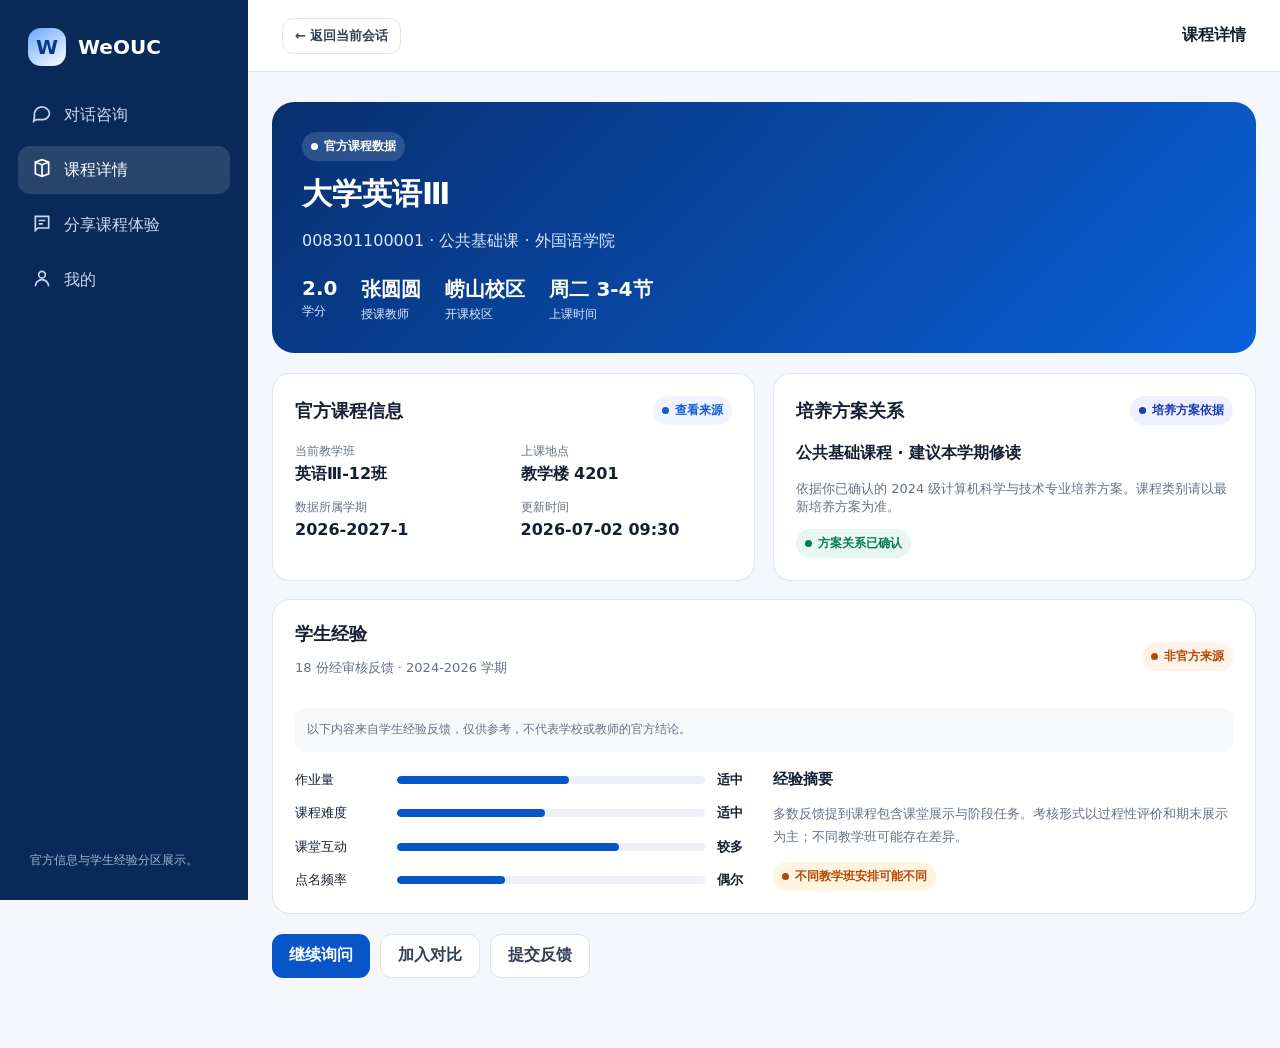
==== frontend/course.html @ 894f5846 "整理项目结构并新增前端原型" ====
<!doctype html><html lang="zh-CN"><head><meta charset="utf-8"><meta name="viewport" content="width=device-width,initial-scale=1"><title>课程详情 · WeOUC</title><link rel="stylesheet" href="assets/css/styles.css"></head><body><div class="app-shell"><aside class="sidebar"><div class="brand"><span class="brand-mark">W</span> WeOUC</div><nav class="nav"><a href="index.html"><span data-icon="chat"></span>对话咨询</a><a class="active" href="course.html"><span data-icon="course"></span>课程详情</a><a href="feedback.html"><span data-icon="feedback"></span>分享课程体验</a><a href="profile.html"><span data-icon="user"></span>我的</a></nav><div class="sidebar-foot">官方信息与学生经验分区展示。</div></aside><main class="main"><header class="topbar"><div style="display:flex;gap:10px;align-items:center"><button class="icon-btn menu-btn" data-icon="menu"></button><a class="btn btn-ghost btn-sm" href="index.html">← 返回当前会话</a></div><span class="topbar-title">课程详情</span></header><div class="content"><section class="detail-hero"><span class="badge">官方课程数据</span><h1 id="courseName">大学英语Ⅲ</h1><p id="courseCode">008301100001 · 公共基础课 · 外国语学院</p><div class="stats"><div class="stat"><strong>2.0</strong><span>学分</span></div><div class="stat"><strong>张圆圆</strong><span>授课教师</span></div><div class="stat"><strong>崂山校区</strong><span>开课校区</span></div><div class="stat"><strong>周二 3-4节</strong><span>上课时间</span></div></div></section><div class="grid grid-2"><section class="card"><div class="card-title"><h2>官方课程信息</h2><button class="badge official" data-source="0">查看来源</button></div><div class="meta-list"><div class="meta-item"><span>当前教学班</span><strong>英语Ⅲ-12班</strong></div><div class="meta-item"><span>上课地点</span><strong>教学楼 4201</strong></div><div class="meta-item"><span>数据所属学期</span><strong>2026-2027-1</strong></div><div class="meta-item"><span>更新时间</span><strong>2026-07-02 09:30</strong></div></div></section><section class="card"><div class="card-title"><h2>培养方案关系</h2><button class="badge rule" data-source="1">培养方案依据</button></div><p><strong>公共基础课程 · 建议本学期修读</strong></p><p class="muted small">依据你已确认的 2024 级计算机科学与技术专业培养方案。课程类别请以最新培养方案为准。</p><span class="badge success">方案关系已确认</span></section><section class="card" style="grid-column:1/-1"><div class="card-title"><div><h2>学生经验</h2><p class="muted small">18 份经审核反馈 · 2024-2026 学期</p></div><button class="badge experience" data-source="2">非官方来源</button></div><div class="privacy-note" style="margin-bottom:18px">以下内容来自学生经验反馈，仅供参考，不代表学校或教师的官方结论。</div><div class="grid grid-2"><div class="experience-bars"><div class="bar-row"><span>作业量</span><div class="bar"><i style="width:56%"></i></div><strong>适中</strong></div><div class="bar-row"><span>课程难度</span><div class="bar"><i style="width:48%"></i></div><strong>适中</strong></div><div class="bar-row"><span>课堂互动</span><div class="bar"><i style="width:72%"></i></div><strong>较多</strong></div><div class="bar-row"><span>点名频率</span><div class="bar"><i style="width:35%"></i></div><strong>偶尔</strong></div></div><div><h3 style="font-size:15px;margin-bottom:10px">经验摘要</h3><p class="muted small" style="line-height:1.8">多数反馈提到课程包含课堂展示与阶段任务。考核形式以过程性评价和期末展示为主；不同教学班可能存在差异。</p><span class="badge risk">不同教学班安排可能不同</span></div></div></section></div><div class="actions" style="margin-top:20px"><a class="btn btn-primary" href="index.html">继续询问</a><button class="btn btn-ghost" onclick="toast('已加入当前会话对比栏')">加入对比</button><a class="btn btn-ghost" href="feedback.html?course=eng3">提交反馈</a></div></div></main></div><nav class="mobile-nav"><a href="index.html"><span data-icon="chat"></span>咨询</a><a class="active" href="course.html"><span data-icon="course"></span>课程</a><a href="feedback.html"><span data-icon="feedback"></span>反馈</a><a href="profile.html"><span data-icon="user"></span>我的</a></nav><div class="drawer-backdrop" id="sourceDrawer"><aside class="drawer"><div class="drawer-head"><h2>依据详情</h2><button class="icon-btn" data-close data-icon="close"></button></div><div data-source-content></div></aside></div><div class="toast"></div><script src="assets/js/data.js"></script><script src="assets/js/common.js"></script><script>const q=new URLSearchParams(location.search),c=WeOUCData.courses.find(x=>x.id===q.get('id'));if(c){document.querySelector('#courseName').textContent=c.name;document.querySelector('#courseCode').textContent=`${c.code} · ${c.type} · ${c.college}`}</script></body></html>
---- frontend/assets/css/styles.css ----
:root{--brand:#0756c9;--brand-dark:#073b88;--brand-soft:#eaf2ff;--ink:#142033;--muted:#667085;--line:#dfe5ee;--surface:#fff;--canvas:#f4f7fb;--success:#087a55;--success-soft:#e7f7f0;--warn:#a85800;--warn-soft:#fff4df;--danger:#b42318;--danger-soft:#fff0ee;--shadow:0 10px 30px rgba(22,43,78,.08);--radius:18px}
*{box-sizing:border-box}html{font-family:Inter,"PingFang SC","Microsoft YaHei",system-ui,sans-serif;color:var(--ink);background:var(--canvas)}body{margin:0;min-height:100vh}button,input,select,textarea{font:inherit}button,a{touch-action:manipulation}button{cursor:pointer}a{color:inherit;text-decoration:none}:focus-visible{outline:3px solid rgba(7,86,201,.28);outline-offset:2px}
.app-shell{display:grid;grid-template-columns:248px minmax(0,1fr);min-height:100vh}.sidebar{position:sticky;top:0;height:100vh;padding:28px 18px;background:#092a58;color:#fff;display:flex;flex-direction:column}.brand{display:flex;align-items:center;gap:12px;font-weight:760;font-size:20px;padding:0 10px 25px}.brand-mark{width:38px;height:38px;border-radius:13px;background:linear-gradient(145deg,#68a7ff,#fff);display:grid;place-items:center;color:#073b88;font-weight:900}.nav{display:grid;gap:7px}.nav a{min-height:48px;padding:12px 14px;border-radius:12px;display:flex;align-items:center;gap:12px;color:#c9d9ee}.nav a:hover,.nav a.active{background:rgba(255,255,255,.12);color:#fff}.nav svg{width:20px;height:20px;stroke:currentColor;fill:none;stroke-width:2}.sidebar-foot{margin-top:auto;padding:16px 12px 2px;color:#9fb5d1;font-size:12px;line-height:1.6}
.main{min-width:0}.topbar{height:72px;background:rgba(255,255,255,.92);border-bottom:1px solid var(--line);display:flex;align-items:center;justify-content:space-between;padding:0 34px;position:sticky;top:0;z-index:20;backdrop-filter:blur(12px)}.topbar-title{font-weight:700}.student-pill{display:flex;align-items:center;gap:10px;padding:8px 12px;border:1px solid var(--line);border-radius:999px;background:#fff;font-size:13px}.avatar{width:30px;height:30px;border-radius:50%;display:grid;place-items:center;background:var(--brand-soft);color:var(--brand);font-weight:700}.content{width:min(1180px,calc(100% - 48px));margin:0 auto;padding:30px 0 70px}.page-head{display:flex;justify-content:space-between;gap:24px;align-items:flex-end;margin-bottom:24px}.page-head h1{font-size:30px;margin:0 0 7px;letter-spacing:-.5px}.page-head p{margin:0;color:var(--muted);line-height:1.6}.eyebrow{font-size:12px;text-transform:uppercase;letter-spacing:1.2px;color:var(--brand);font-weight:760;margin-bottom:8px}.grid{display:grid;gap:18px}.grid-2{grid-template-columns:repeat(2,minmax(0,1fr))}.grid-3{grid-template-columns:repeat(3,minmax(0,1fr))}.card{background:var(--surface);border:1px solid var(--line);border-radius:var(--radius);box-shadow:0 1px 2px rgba(16,24,40,.02);padding:22px}.card h2,.card h3{margin:0}.card-title{display:flex;align-items:center;justify-content:space-between;gap:14px;margin-bottom:18px}.card-title h2{font-size:18px}.muted{color:var(--muted)}.small{font-size:13px}.divider{height:1px;background:var(--line);margin:20px 0}
.btn{border:0;border-radius:11px;min-height:44px;padding:10px 17px;font-weight:650;display:inline-flex;align-items:center;justify-content:center;gap:8px;transition:.18s}.btn svg{width:18px;height:18px;fill:none;stroke:currentColor;stroke-width:2}.btn-primary{background:var(--brand);color:#fff}.btn-primary:hover{background:#0649ad;transform:translateY(-1px)}.btn-secondary{background:var(--brand-soft);color:var(--brand)}.btn-ghost{background:#fff;border:1px solid var(--line);color:#344054}.btn-danger{background:var(--danger-soft);color:var(--danger)}.btn:disabled{opacity:.45;cursor:not-allowed;transform:none}.btn-sm{min-height:36px;padding:7px 12px;font-size:13px}.actions{display:flex;flex-wrap:wrap;gap:10px}.icon-btn{width:42px;height:42px;border-radius:12px;border:1px solid var(--line);background:#fff;display:grid;place-items:center}.icon-btn svg{width:20px;height:20px;fill:none;stroke:currentColor;stroke-width:2}
.badge,.tag{display:inline-flex;align-items:center;gap:6px;border:0;border-radius:999px;font-size:12px;font-weight:650;padding:6px 9px}.badge::before{content:"";width:7px;height:7px;border-radius:50%;background:currentColor}.official{color:#175cd3;background:#eff4ff}.rule{color:#1939b7;background:#eef0ff}.experience{color:#b54708;background:#fff2e8}.suggestion{color:#067647;background:#ecfdf3}.neutral{color:#475467;background:#f2f4f7}.risk{color:#b54708;background:#fff4df}.success{color:#087a55;background:#e7f7f0}.danger{color:#b42318;background:#fff0ee}.tag{background:#f2f4f7;color:#344054;font-weight:550}.tag button{border:0;background:transparent;padding:0;color:inherit}
.field{display:grid;gap:8px}.field label{font-size:13px;font-weight:680}.field input,.field select,.field textarea{width:100%;border:1px solid #cfd7e3;border-radius:11px;background:#fff;padding:11px 12px;min-height:44px;color:var(--ink)}.field textarea{resize:vertical;min-height:98px;line-height:1.6}.field input:focus,.field select:focus,.field textarea:focus{border-color:var(--brand);box-shadow:0 0 0 3px rgba(7,86,201,.1);outline:0}.help{font-size:12px;color:var(--muted);line-height:1.5}.form-section{display:grid;gap:16px}.radio-row,.choice-row{display:flex;flex-wrap:wrap;gap:9px}.choice{position:relative}.choice input{position:absolute;opacity:0;pointer-events:none}.choice span{display:inline-flex;align-items:center;justify-content:center;min-height:40px;padding:8px 13px;border:1px solid var(--line);border-radius:10px;background:#fff;color:#475467}.choice input:checked+span{border-color:var(--brand);background:var(--brand-soft);color:var(--brand);font-weight:650}.checkline{display:flex;align-items:flex-start;gap:10px;color:#344054;font-size:13px;line-height:1.6}.checkline input{width:18px;height:18px;margin-top:2px;accent-color:var(--brand)}
.setup-wrap{min-height:100vh;display:grid;place-items:center;padding:32px;background:radial-gradient(circle at 20% 20%,#e5efff 0,transparent 32%),var(--canvas)}.setup{width:min(980px,100%);display:grid;grid-template-columns:320px 1fr;border-radius:26px;overflow:hidden;background:#fff;box-shadow:var(--shadow)}.setup-aside{background:linear-gradient(160deg,#062f72,#0c5ed3);color:#fff;padding:40px 34px;display:flex;flex-direction:column}.setup-aside h1{font-size:28px;line-height:1.3;margin:24px 0 12px}.setup-aside p{color:#d8e7ff;line-height:1.7}.steps{display:grid;gap:16px;margin-top:38px}.step{display:flex;gap:12px;color:#b8ceed}.step-num{width:27px;height:27px;border:1px solid currentColor;border-radius:50%;display:grid;place-items:center;font-size:12px;flex:0 0 auto}.step.active{color:#fff}.step.active .step-num{background:#fff;color:var(--brand);border-color:#fff}.setup-main{padding:42px}.setup-panel{display:none}.setup-panel.active{display:block}.setup-main h2{font-size:25px;margin:0 0 8px}.setup-main>.muted{margin-bottom:26px}.plan-card{border:2px solid var(--brand);background:#f7faff;border-radius:16px;padding:20px}.plan-card h3{margin:10px 0 5px}.meta-list{display:grid;grid-template-columns:repeat(2,1fr);gap:14px;margin:18px 0}.meta-item span{display:block;font-size:12px;color:var(--muted);margin-bottom:4px}.save-note{color:var(--success);font-size:12px;display:none}.save-note.show{display:block}
.chat-layout{display:grid;grid-template-columns:minmax(0,1fr) 300px;gap:20px;align-items:start}.chat-card{padding:0;overflow:hidden;min-height:calc(100vh - 132px);display:flex;flex-direction:column}.chat-context{padding:15px 20px;border-bottom:1px solid var(--line);background:#fbfcfe;display:flex;align-items:center;justify-content:space-between;gap:12px}.context-main{display:flex;align-items:center;gap:10px;flex-wrap:wrap}.messages{padding:24px;display:flex;flex-direction:column;gap:20px;flex:1}.message{display:flex;gap:12px;max-width:88%}.message.user{align-self:flex-end;flex-direction:row-reverse}.bubble{padding:14px 16px;border-radius:6px 17px 17px 17px;background:#f0f4f9;line-height:1.7;font-size:14px}.user .bubble{background:var(--brand);color:#fff;border-radius:17px 6px 17px 17px}.assistant-avatar{width:34px;height:34px;flex:0 0 auto;border-radius:11px;background:var(--brand-soft);color:var(--brand);display:grid;place-items:center;font-weight:800}.welcome .bubble{background:transparent;padding:0}.welcome h2{font-size:21px;margin:0 0 8px}.quick{display:flex;flex-wrap:wrap;gap:8px;margin-top:15px}.quick button{border:1px solid var(--line);background:#fff;border-radius:999px;padding:8px 12px;color:#344054}.quick button:hover{border-color:var(--brand);color:var(--brand);background:var(--brand-soft)}.composer-wrap{position:sticky;bottom:0;padding:14px 18px 18px;background:linear-gradient(transparent,#fff 18%);z-index:5}.composer{border:1px solid #cdd6e3;background:#fff;border-radius:17px;padding:10px;display:flex;align-items:flex-end;gap:8px;box-shadow:0 8px 24px rgba(30,55,90,.08)}.composer textarea{border:0;outline:0;resize:none;flex:1;min-height:42px;max-height:120px;padding:10px 6px;line-height:1.5}.send{width:43px;height:43px;border:0;border-radius:12px;background:var(--brand);color:#fff;display:grid;place-items:center}.send.stop{background:var(--danger)}.send svg{width:19px;height:19px;stroke:currentColor;fill:none;stroke-width:2}.status-line{font-size:13px;color:var(--brand);display:flex;align-items:center;gap:8px;margin-top:10px}.spinner{width:15px;height:15px;border:2px solid #bed3f4;border-top-color:var(--brand);border-radius:50%;animation:spin .8s linear infinite}@keyframes spin{to{transform:rotate(360deg)}}
.requirement{border:1px solid #b9d1f5;background:#f5f9ff;border-radius:15px;padding:16px}.requirement h4{margin:0 0 12px}.req-row{display:flex;align-items:flex-start;gap:12px;margin:9px 0}.req-label{font-size:12px;color:var(--muted);width:58px;padding-top:6px}.course-card{border:1px solid var(--line);border-radius:16px;padding:18px;background:#fff}.course-card+.course-card{margin-top:12px}.course-top{display:flex;justify-content:space-between;gap:14px}.course-top h3{font-size:18px;margin:0 0 5px}.course-meta{display:flex;flex-wrap:wrap;gap:8px;color:var(--muted);font-size:12px}.match-row{margin:14px 0;display:flex;flex-wrap:wrap;gap:7px}.fact-grid{display:grid;grid-template-columns:repeat(3,1fr);gap:10px}.fact{padding:11px;border-radius:10px;background:#f7f8fa}.fact span{display:block;font-size:11px;color:var(--muted);margin-bottom:4px}.compare-bar{position:fixed;bottom:18px;left:50%;transform:translateX(-32%);z-index:30;padding:12px 16px;border-radius:15px;background:#142033;color:#fff;box-shadow:var(--shadow);display:none;align-items:center;gap:16px}.compare-bar.show{display:flex}.side-stack{display:grid;gap:16px}.side-card{padding:18px}.side-card h3{font-size:15px;margin-bottom:14px}.privacy-note{font-size:12px;line-height:1.65;color:var(--muted);padding:12px;background:#f7f8fa;border-radius:10px}
.detail-hero{background:linear-gradient(135deg,#082f70,#0a61da);color:#fff;border-radius:22px;padding:30px;margin-bottom:20px}.detail-hero .badge{background:rgba(255,255,255,.15);color:#fff}.detail-hero h1{font-size:30px;margin:13px 0 8px}.detail-hero p{color:#dce9ff}.stats{display:flex;flex-wrap:wrap;gap:24px;margin-top:24px}.stat strong{font-size:20px;display:block}.stat span{font-size:12px;color:#dce9ff}.experience-bars{display:grid;gap:13px}.bar-row{display:grid;grid-template-columns:90px 1fr 38px;align-items:center;gap:12px;font-size:13px}.bar{height:8px;border-radius:99px;background:#edf0f4;overflow:hidden}.bar i{display:block;height:100%;background:var(--brand);border-radius:99px}.source-list{display:grid;gap:10px}.source-item{padding:14px;border:1px solid var(--line);border-radius:12px;display:flex;justify-content:space-between;gap:12px;align-items:center}
.drawer-backdrop,.modal-backdrop{position:fixed;inset:0;background:rgba(9,20,38,.42);z-index:60;display:none}.drawer-backdrop.open,.modal-backdrop.open{display:block}.drawer{position:absolute;right:0;top:0;height:100%;width:min(500px,92vw);background:#fff;padding:26px;overflow:auto;box-shadow:-12px 0 40px rgba(0,0,0,.12)}.drawer-head{display:flex;justify-content:space-between;align-items:center;margin-bottom:22px}.drawer-head h2{margin:0}.modal-backdrop{place-items:center;padding:20px}.modal-backdrop.open{display:grid}.modal{width:min(520px,100%);max-height:90vh;overflow:auto;background:#fff;border-radius:20px;padding:24px;box-shadow:var(--shadow)}.modal h2{margin:0 0 8px}.toast{position:fixed;right:24px;top:88px;background:#142033;color:#fff;padding:13px 17px;border-radius:12px;z-index:90;box-shadow:var(--shadow);transform:translateY(-16px);opacity:0;pointer-events:none;transition:.2s}.toast.show{transform:translateY(0);opacity:1}
.progress{height:8px;background:#e9edf3;border-radius:99px;overflow:hidden}.progress i{display:block;height:100%;background:var(--brand);border-radius:99px}.submission{display:grid;grid-template-columns:1fr auto;gap:12px;padding:17px 0;border-bottom:1px solid var(--line)}.submission:last-child{border:0}.submission h4{margin:0 0 5px}.profile-hero{display:flex;align-items:center;gap:18px}.profile-avatar{width:66px;height:66px;border-radius:20px;background:var(--brand-soft);color:var(--brand);font-weight:800;font-size:22px;display:grid;place-items:center}.preference{display:flex;justify-content:space-between;align-items:center;gap:10px;padding:13px 0;border-bottom:1px solid var(--line)}.preference:last-child{border:0}.empty-state{text-align:center;padding:42px 20px}.empty-icon{width:54px;height:54px;border-radius:18px;background:#f2f4f7;display:grid;place-items:center;margin:0 auto 14px;color:var(--muted)}
.mobile-nav{display:none}.menu-btn{display:none}.hidden{display:none!important}
@media(max-width:900px){.app-shell{grid-template-columns:1fr}.sidebar{position:fixed;z-index:50;left:-260px;width:248px;transition:.2s}.sidebar.open{left:0}.menu-btn{display:grid}.chat-layout{grid-template-columns:1fr}.side-stack{display:none}.content{width:min(100% - 28px,760px)}.topbar{padding:0 16px}.compare-bar{left:14px;right:14px;transform:none;justify-content:space-between}.grid-3{grid-template-columns:1fr 1fr}}
@media(max-width:640px){.setup-wrap{padding:0}.setup{grid-template-columns:1fr;min-height:100vh;border-radius:0}.setup-aside{padding:22px}.setup-aside h1{font-size:23px;margin:12px 0 6px}.steps{display:flex;margin-top:18px}.step span:last-child{display:none}.setup-main{padding:26px 20px}.grid-2,.grid-3,.fact-grid{grid-template-columns:1fr}.page-head{align-items:flex-start;flex-direction:column}.content{padding-top:20px;padding-bottom:90px}.topbar-title{font-size:14px}.student-pill>span:not(.avatar){display:none}.chat-card{min-height:calc(100vh - 158px)}.messages{padding:18px 14px}.message{max-width:96%}.chat-context{padding:12px 14px}.context-main .muted{display:none}.course-top{flex-direction:column}.detail-hero{padding:23px}.detail-hero h1{font-size:25px}.meta-list{grid-template-columns:1fr}.bar-row{grid-template-columns:75px 1fr 34px}.mobile-nav{display:grid;grid-template-columns:repeat(4,1fr);position:fixed;bottom:0;left:0;right:0;background:#fff;border-top:1px solid var(--line);z-index:40;padding:7px 4px max(7px,env(safe-area-inset-bottom))}.mobile-nav a{display:grid;place-items:center;gap:3px;font-size:11px;color:var(--muted)}.mobile-nav a.active{color:var(--brand)}.mobile-nav svg{width:20px;height:20px;fill:none;stroke:currentColor;stroke-width:2}}
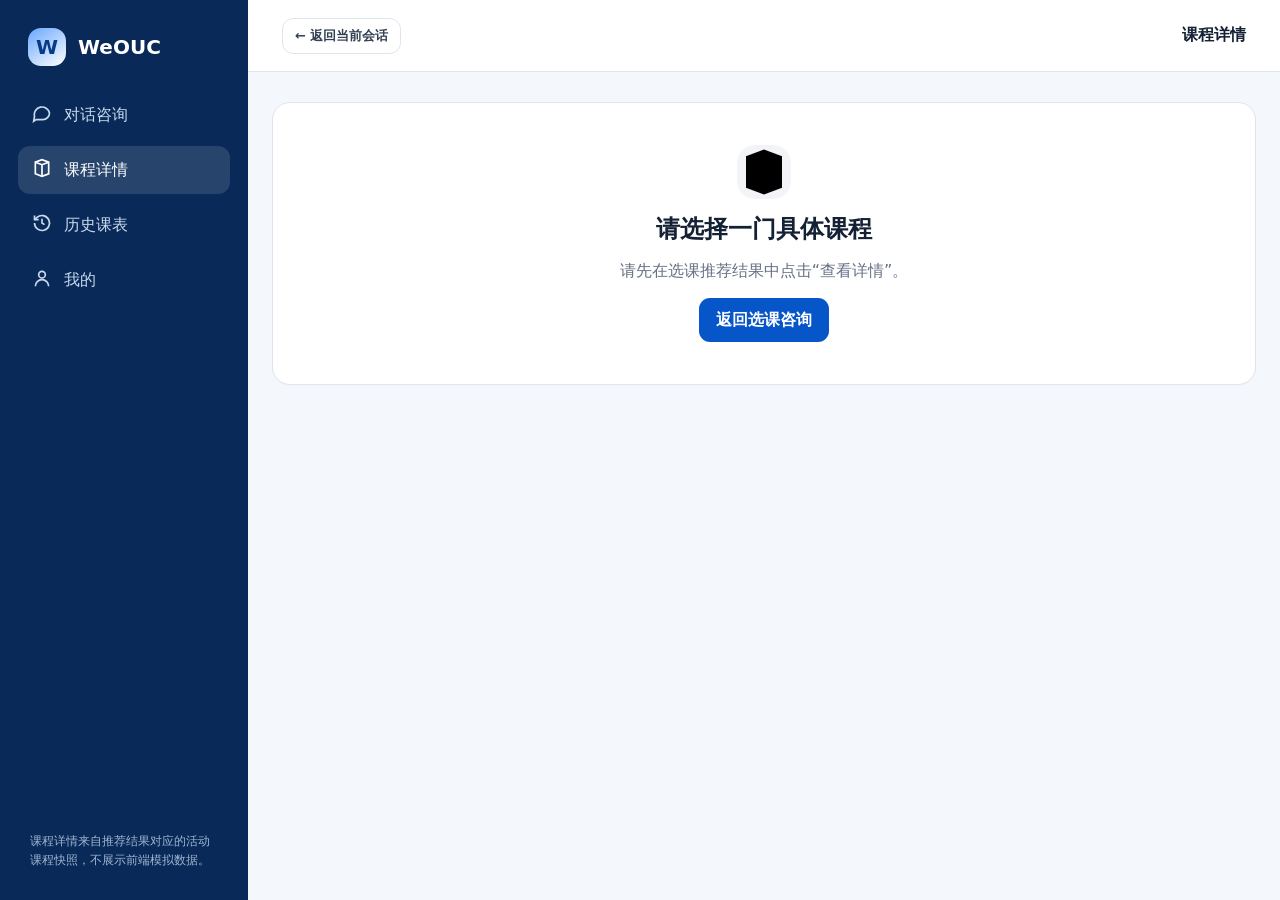
==== commit 8e86a193: "实现第一阶段选课规划 Demo" ====
--- a/frontend/course.html
+++ b/frontend/course.html
@@ -1 +1,89 @@
-<!doctype html><html lang="zh-CN"><head><meta charset="utf-8"><meta name="viewport" content="width=device-width,initial-scale=1"><title>课程详情 · WeOUC</title><link rel="stylesheet" href="assets/css/styles.css"></head><body><div class="app-shell"><aside class="sidebar"><div class="brand"><span class="brand-mark">W</span> WeOUC</div><nav class="nav"><a href="index.html"><span data-icon="chat"></span>对话咨询</a><a class="active" href="course.html"><span data-icon="course"></span>课程详情</a><a href="feedback.html"><span data-icon="feedback"></span>分享课程体验</a><a href="profile.html"><span data-icon="user"></span>我的</a></nav><div class="sidebar-foot">官方信息与学生经验分区展示。</div></aside><main class="main"><header class="topbar"><div style="display:flex;gap:10px;align-items:center"><button class="icon-btn menu-btn" data-icon="menu"></button><a class="btn btn-ghost btn-sm" href="index.html">← 返回当前会话</a></div><span class="topbar-title">课程详情</span></header><div class="content"><section class="detail-hero"><span class="badge">官方课程数据</span><h1 id="courseName">大学英语Ⅲ</h1><p id="courseCode">008301100001 · 公共基础课 · 外国语学院</p><div class="stats"><div class="stat"><strong>2.0</strong><span>学分</span></div><div class="stat"><strong>张圆圆</strong><span>授课教师</span></div><div class="stat"><strong>崂山校区</strong><span>开课校区</span></div><div class="stat"><strong>周二 3-4节</strong><span>上课时间</span></div></div></section><div class="grid grid-2"><section class="card"><div class="card-title"><h2>官方课程信息</h2><button class="badge official" data-source="0">查看来源</button></div><div class="meta-list"><div class="meta-item"><span>当前教学班</span><strong>英语Ⅲ-12班</strong></div><div class="meta-item"><span>上课地点</span><strong>教学楼 4201</strong></div><div class="meta-item"><span>数据所属学期</span><strong>2026-2027-1</strong></div><div class="meta-item"><span>更新时间</span><strong>2026-07-02 09:30</strong></div></div></section><section class="card"><div class="card-title"><h2>培养方案关系</h2><button class="badge rule" data-source="1">培养方案依据</button></div><p><strong>公共基础课程 · 建议本学期修读</strong></p><p class="muted small">依据你已确认的 2024 级计算机科学与技术专业培养方案。课程类别请以最新培养方案为准。</p><span class="badge success">方案关系已确认</span></section><section class="card" style="grid-column:1/-1"><div class="card-title"><div><h2>学生经验</h2><p class="muted small">18 份经审核反馈 · 2024-2026 学期</p></div><button class="badge experience" data-source="2">非官方来源</button></div><div class="privacy-note" style="margin-bottom:18px">以下内容来自学生经验反馈，仅供参考，不代表学校或教师的官方结论。</div><div class="grid grid-2"><div class="experience-bars"><div class="bar-row"><span>作业量</span><div class="bar"><i style="width:56%"></i></div><strong>适中</strong></div><div class="bar-row"><span>课程难度</span><div class="bar"><i style="width:48%"></i></div><strong>适中</strong></div><div class="bar-row"><span>课堂互动</span><div class="bar"><i style="width:72%"></i></div><strong>较多</strong></div><div class="bar-row"><span>点名频率</span><div class="bar"><i style="width:35%"></i></div><strong>偶尔</strong></div></div><div><h3 style="font-size:15px;margin-bottom:10px">经验摘要</h3><p class="muted small" style="line-height:1.8">多数反馈提到课程包含课堂展示与阶段任务。考核形式以过程性评价和期末展示为主；不同教学班可能存在差异。</p><span class="badge risk">不同教学班安排可能不同</span></div></div></section></div><div class="actions" style="margin-top:20px"><a class="btn btn-primary" href="index.html">继续询问</a><button class="btn btn-ghost" onclick="toast('已加入当前会话对比栏')">加入对比</button><a class="btn btn-ghost" href="feedback.html?course=eng3">提交反馈</a></div></div></main></div><nav class="mobile-nav"><a href="index.html"><span data-icon="chat"></span>咨询</a><a class="active" href="course.html"><span data-icon="course"></span>课程</a><a href="feedback.html"><span data-icon="feedback"></span>反馈</a><a href="profile.html"><span data-icon="user"></span>我的</a></nav><div class="drawer-backdrop" id="sourceDrawer"><aside class="drawer"><div class="drawer-head"><h2>依据详情</h2><button class="icon-btn" data-close data-icon="close"></button></div><div data-source-content></div></aside></div><div class="toast"></div><script src="assets/js/data.js"></script><script src="assets/js/common.js"></script><script>const q=new URLSearchParams(location.search),c=WeOUCData.courses.find(x=>x.id===q.get('id'));if(c){document.querySelector('#courseName').textContent=c.name;document.querySelector('#courseCode').textContent=`${c.code} · ${c.type} · ${c.college}`}</script></body></html>
+<!doctype html>
+<html lang="zh-CN">
+<head>
+  <meta charset="utf-8">
+  <meta name="viewport" content="width=device-width,initial-scale=1">
+  <title>课程详情 · WeOUC</title>
+  <link rel="stylesheet" href="assets/css/styles.css">
+</head>
+<body>
+  <div class="app-shell">
+    <aside class="sidebar">
+      <div class="brand"><span class="brand-mark">W</span> WeOUC</div>
+      <nav class="nav">
+        <a href="index.html"><span data-icon="chat"></span>对话咨询</a>
+        <a class="active" href="course.html"><span data-icon="course"></span>课程详情</a>
+        <a href="history.html" data-feature="academic_history_import"><span data-icon="history"></span>历史课表</a>
+        <a href="profile.html"><span data-icon="user"></span>我的</a>
+      </nav>
+      <div class="sidebar-foot">课程详情来自推荐结果对应的活动课程快照，不展示前端模拟数据。</div>
+    </aside>
+    <main class="main">
+      <header class="topbar">
+        <div style="display:flex;gap:10px;align-items:center">
+          <button class="icon-btn menu-btn" data-icon="menu" aria-label="菜单"></button>
+          <a class="btn btn-ghost btn-sm" href="index.html">← 返回当前会话</a>
+        </div>
+        <span class="topbar-title">课程详情</span>
+      </header>
+      <div class="content">
+        <div id="courseLoading"><div class="card"><div class="status-line"><span class="spinner"></span>正在读取课程教学班详情…</div></div></div>
+        <div id="courseError" class="hidden"></div>
+        <div id="courseDetail" class="hidden">
+          <section class="detail-hero">
+            <div class="actions"><span class="badge">官方课程快照</span><span class="badge hidden" id="demoBadge">演示样例数据</span></div>
+            <h1 id="courseName"></h1>
+            <p id="courseCode"></p>
+            <div class="stats">
+              <div class="stat"><strong id="courseCredits">—</strong><span>学分</span></div>
+              <div class="stat"><strong id="courseTeacher">—</strong><span>授课教师</span></div>
+              <div class="stat"><strong id="courseCampus">—</strong><span>开课校区</span></div>
+              <div class="stat"><strong id="courseSchedule">—</strong><span>上课时间</span></div>
+            </div>
+          </section>
+          <div class="grid grid-2">
+            <section class="card">
+              <div class="card-title"><h2>官方教学班信息</h2><span class="badge official">实时接口</span></div>
+              <div class="meta-list">
+                <div class="meta-item"><span>教学班</span><strong id="sectionName">—</strong></div>
+                <div class="meta-item"><span>上课地点</span><strong id="courseLocation">—</strong></div>
+                <div class="meta-item"><span>课程容量</span><strong id="courseCapacity">—</strong></div>
+                <div class="meta-item"><span>当前余量</span><strong id="courseRemaining">—</strong></div>
+                <div class="meta-item"><span>数据所属学期</span><strong id="courseSemester">—</strong></div>
+                <div class="meta-item"><span>更新时间</span><strong id="courseUpdatedAt">—</strong></div>
+              </div>
+            </section>
+            <section class="card">
+              <div class="card-title"><h2>培养方案关系</h2><span class="badge rule">结构化规则</span></div>
+              <h3 id="relationshipLabel" style="font-size:16px;margin-bottom:8px"></h3>
+              <p class="muted small" id="programmeDescription"></p>
+              <div id="historyState" style="margin-top:14px"></div>
+            </section>
+            <section class="card" style="grid-column:1/-1">
+              <div class="card-title"><h2>数据依据</h2><span class="badge official">可追溯</span></div>
+              <div class="meta-list">
+                <div class="meta-item"><span>课程快照 ID</span><strong id="snapshotId"></strong></div>
+                <div class="meta-item"><span>快照生成时间</span><strong id="snapshotGeneratedAt"></strong></div>
+              </div>
+              <div class="privacy-note">课程安排、教师和余量可能随选课进程变化；关键操作仍以学校教务系统最新数据为准。</div>
+            </section>
+          </div>
+          <div class="actions" style="margin-top:20px">
+            <button class="btn btn-primary" id="continueQuestion">继续询问这门课</button>
+            <a class="btn btn-ghost" href="index.html">返回推荐结果</a>
+          </div>
+        </div>
+      </div>
+    </main>
+  </div>
+  <nav class="mobile-nav">
+    <a href="index.html"><span data-icon="chat"></span>咨询</a>
+    <a class="active" href="course.html"><span data-icon="course"></span>课程</a>
+    <a href="history.html" data-feature="academic_history_import"><span data-icon="history"></span>历史</a>
+    <a href="profile.html"><span data-icon="user"></span>我的</a>
+  </nav>
+  <div class="toast"></div>
+  <script src="assets/js/common.js"></script>
+  <script src="assets/js/course.js"></script>
+</body>
+</html>
--- a/frontend/assets/css/styles.css
+++ b/frontend/assets/css/styles.css
@@ -11,6 +11,7 @@
 .detail-hero{background:linear-gradient(135deg,#082f70,#0a61da);color:#fff;border-radius:22px;padding:30px;margin-bottom:20px}.detail-hero .badge{background:rgba(255,255,255,.15);color:#fff}.detail-hero h1{font-size:30px;margin:13px 0 8px}.detail-hero p{color:#dce9ff}.stats{display:flex;flex-wrap:wrap;gap:24px;margin-top:24px}.stat strong{font-size:20px;display:block}.stat span{font-size:12px;color:#dce9ff}.experience-bars{display:grid;gap:13px}.bar-row{display:grid;grid-template-columns:90px 1fr 38px;align-items:center;gap:12px;font-size:13px}.bar{height:8px;border-radius:99px;background:#edf0f4;overflow:hidden}.bar i{display:block;height:100%;background:var(--brand);border-radius:99px}.source-list{display:grid;gap:10px}.source-item{padding:14px;border:1px solid var(--line);border-radius:12px;display:flex;justify-content:space-between;gap:12px;align-items:center}
 .drawer-backdrop,.modal-backdrop{position:fixed;inset:0;background:rgba(9,20,38,.42);z-index:60;display:none}.drawer-backdrop.open,.modal-backdrop.open{display:block}.drawer{position:absolute;right:0;top:0;height:100%;width:min(500px,92vw);background:#fff;padding:26px;overflow:auto;box-shadow:-12px 0 40px rgba(0,0,0,.12)}.drawer-head{display:flex;justify-content:space-between;align-items:center;margin-bottom:22px}.drawer-head h2{margin:0}.modal-backdrop{place-items:center;padding:20px}.modal-backdrop.open{display:grid}.modal{width:min(520px,100%);max-height:90vh;overflow:auto;background:#fff;border-radius:20px;padding:24px;box-shadow:var(--shadow)}.modal h2{margin:0 0 8px}.toast{position:fixed;right:24px;top:88px;background:#142033;color:#fff;padding:13px 17px;border-radius:12px;z-index:90;box-shadow:var(--shadow);transform:translateY(-16px);opacity:0;pointer-events:none;transition:.2s}.toast.show{transform:translateY(0);opacity:1}
 .progress{height:8px;background:#e9edf3;border-radius:99px;overflow:hidden}.progress i{display:block;height:100%;background:var(--brand);border-radius:99px}.submission{display:grid;grid-template-columns:1fr auto;gap:12px;padding:17px 0;border-bottom:1px solid var(--line)}.submission:last-child{border:0}.submission h4{margin:0 0 5px}.profile-hero{display:flex;align-items:center;gap:18px}.profile-avatar{width:66px;height:66px;border-radius:20px;background:var(--brand-soft);color:var(--brand);font-weight:800;font-size:22px;display:grid;place-items:center}.preference{display:flex;justify-content:space-between;align-items:center;gap:10px;padding:13px 0;border-bottom:1px solid var(--line)}.preference:last-child{border:0}.empty-state{text-align:center;padding:42px 20px}.empty-icon{width:54px;height:54px;border-radius:18px;background:#f2f4f7;display:grid;place-items:center;margin:0 auto 14px;color:var(--muted)}
+.upload-zone{min-height:180px;border:1.5px dashed #abc2e4;border-radius:16px;background:#f8fbff;display:grid;place-items:center;align-content:center;gap:9px;padding:26px;text-align:center;cursor:pointer;transition:.18s}.upload-zone:hover,.upload-zone.dragging{border-color:var(--brand);background:var(--brand-soft)}.upload-icon{width:48px;height:48px;border-radius:15px;background:#fff;color:var(--brand);display:grid;place-items:center;box-shadow:0 6px 18px rgba(7,86,201,.1)}.upload-icon svg{width:23px;height:23px;fill:none;stroke:currentColor;stroke-width:2}.file-summary{margin-top:14px;padding:13px 15px;border:1px solid var(--line);border-radius:12px;display:flex;justify-content:space-between;align-items:center;gap:12px}.table-wrap{overflow:auto;border:1px solid var(--line);border-radius:13px}.data-table{width:100%;border-collapse:collapse;min-width:900px}.data-table th,.data-table td{padding:11px;border-bottom:1px solid var(--line);text-align:left;vertical-align:middle}.data-table th{font-size:12px;color:var(--muted);background:#f8fafc}.data-table tbody tr:last-child td{border-bottom:0}.data-table input,.data-table select{width:100%;min-height:38px;border:1px solid #d5dce7;border-radius:9px;padding:7px 9px;background:#fff}.record-list{display:grid}.record-item{display:flex;justify-content:space-between;align-items:center;gap:14px;padding:14px 0;border-bottom:1px solid var(--line)}.record-item:last-child{border-bottom:0}
 .mobile-nav{display:none}.menu-btn{display:none}.hidden{display:none!important}
 @media(max-width:900px){.app-shell{grid-template-columns:1fr}.sidebar{position:fixed;z-index:50;left:-260px;width:248px;transition:.2s}.sidebar.open{left:0}.menu-btn{display:grid}.chat-layout{grid-template-columns:1fr}.side-stack{display:none}.content{width:min(100% - 28px,760px)}.topbar{padding:0 16px}.compare-bar{left:14px;right:14px;transform:none;justify-content:space-between}.grid-3{grid-template-columns:1fr 1fr}}
 @media(max-width:640px){.setup-wrap{padding:0}.setup{grid-template-columns:1fr;min-height:100vh;border-radius:0}.setup-aside{padding:22px}.setup-aside h1{font-size:23px;margin:12px 0 6px}.steps{display:flex;margin-top:18px}.step span:last-child{display:none}.setup-main{padding:26px 20px}.grid-2,.grid-3,.fact-grid{grid-template-columns:1fr}.page-head{align-items:flex-start;flex-direction:column}.content{padding-top:20px;padding-bottom:90px}.topbar-title{font-size:14px}.student-pill>span:not(.avatar){display:none}.chat-card{min-height:calc(100vh - 158px)}.messages{padding:18px 14px}.message{max-width:96%}.chat-context{padding:12px 14px}.context-main .muted{display:none}.course-top{flex-direction:column}.detail-hero{padding:23px}.detail-hero h1{font-size:25px}.meta-list{grid-template-columns:1fr}.bar-row{grid-template-columns:75px 1fr 34px}.mobile-nav{display:grid;grid-template-columns:repeat(4,1fr);position:fixed;bottom:0;left:0;right:0;background:#fff;border-top:1px solid var(--line);z-index:40;padding:7px 4px max(7px,env(safe-area-inset-bottom))}.mobile-nav a{display:grid;place-items:center;gap:3px;font-size:11px;color:var(--muted)}.mobile-nav a.active{color:var(--brand)}.mobile-nav svg{width:20px;height:20px;fill:none;stroke:currentColor;stroke-width:2}}
